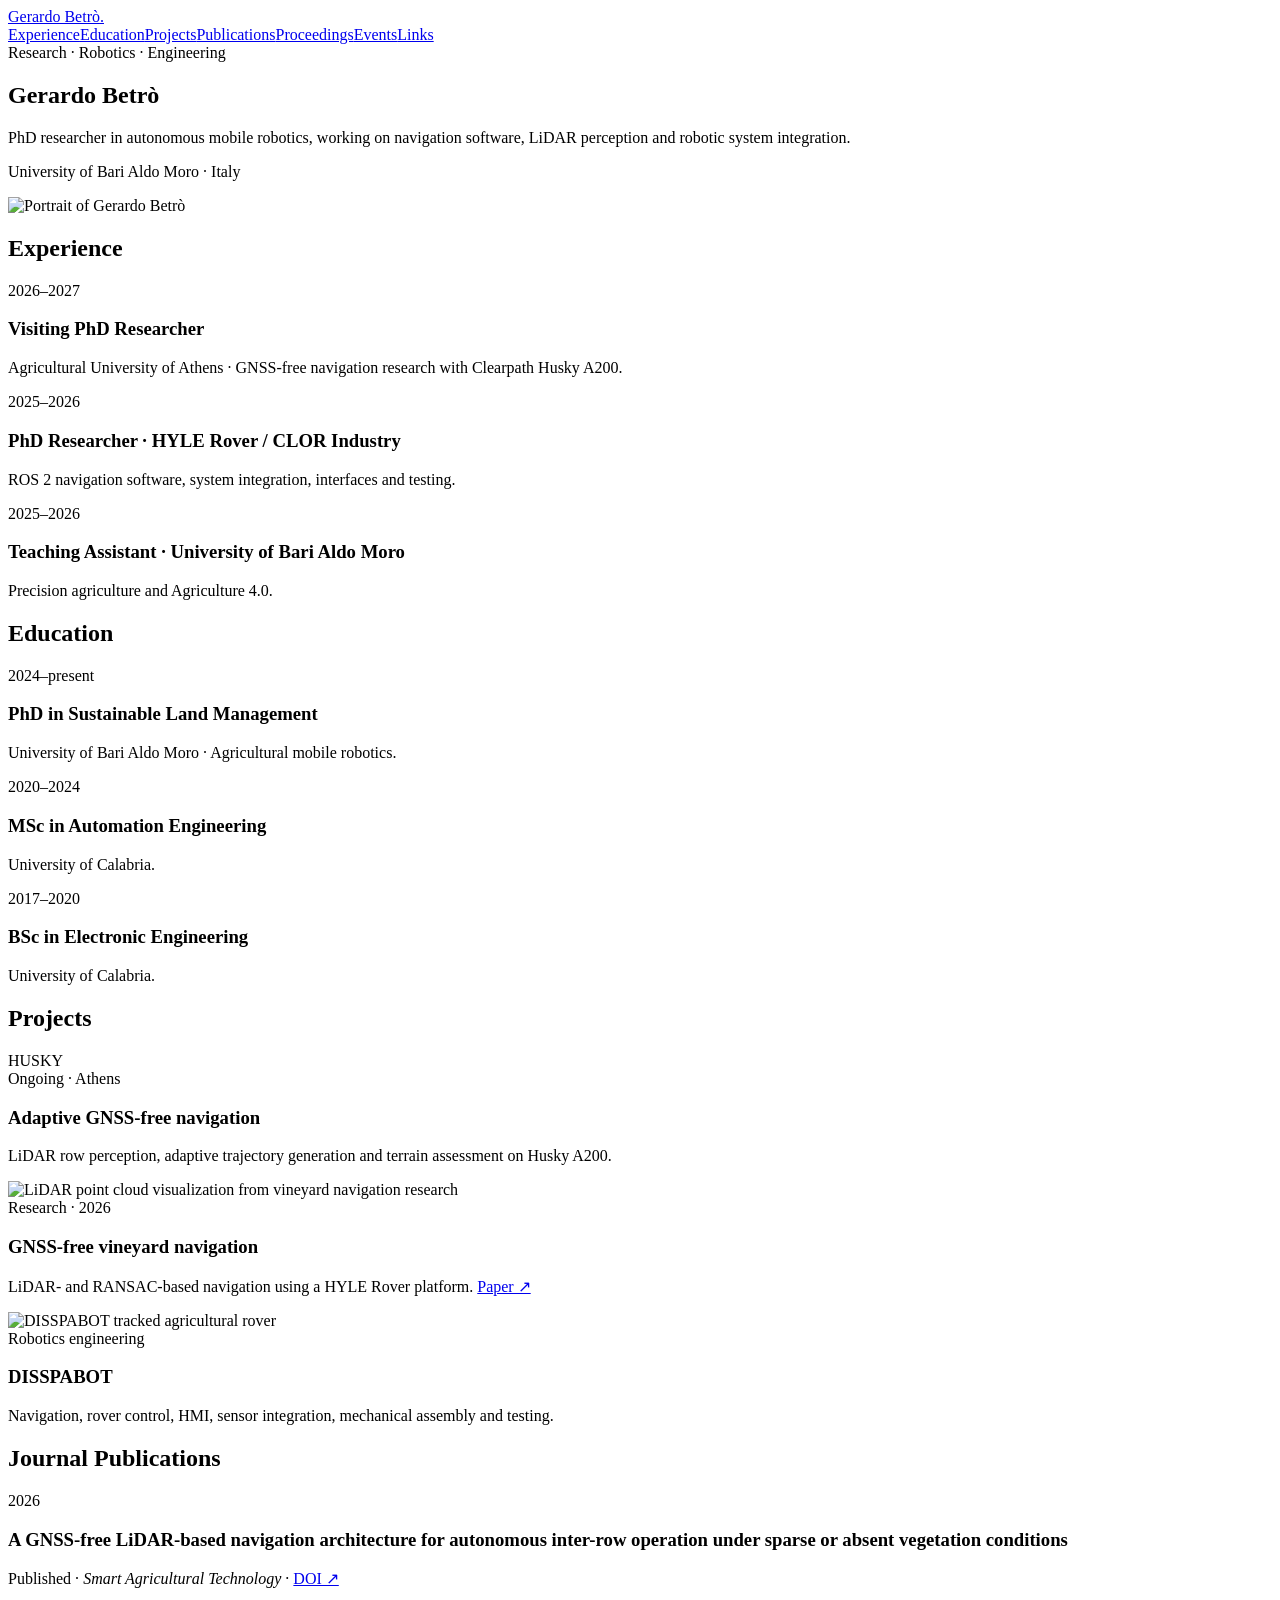
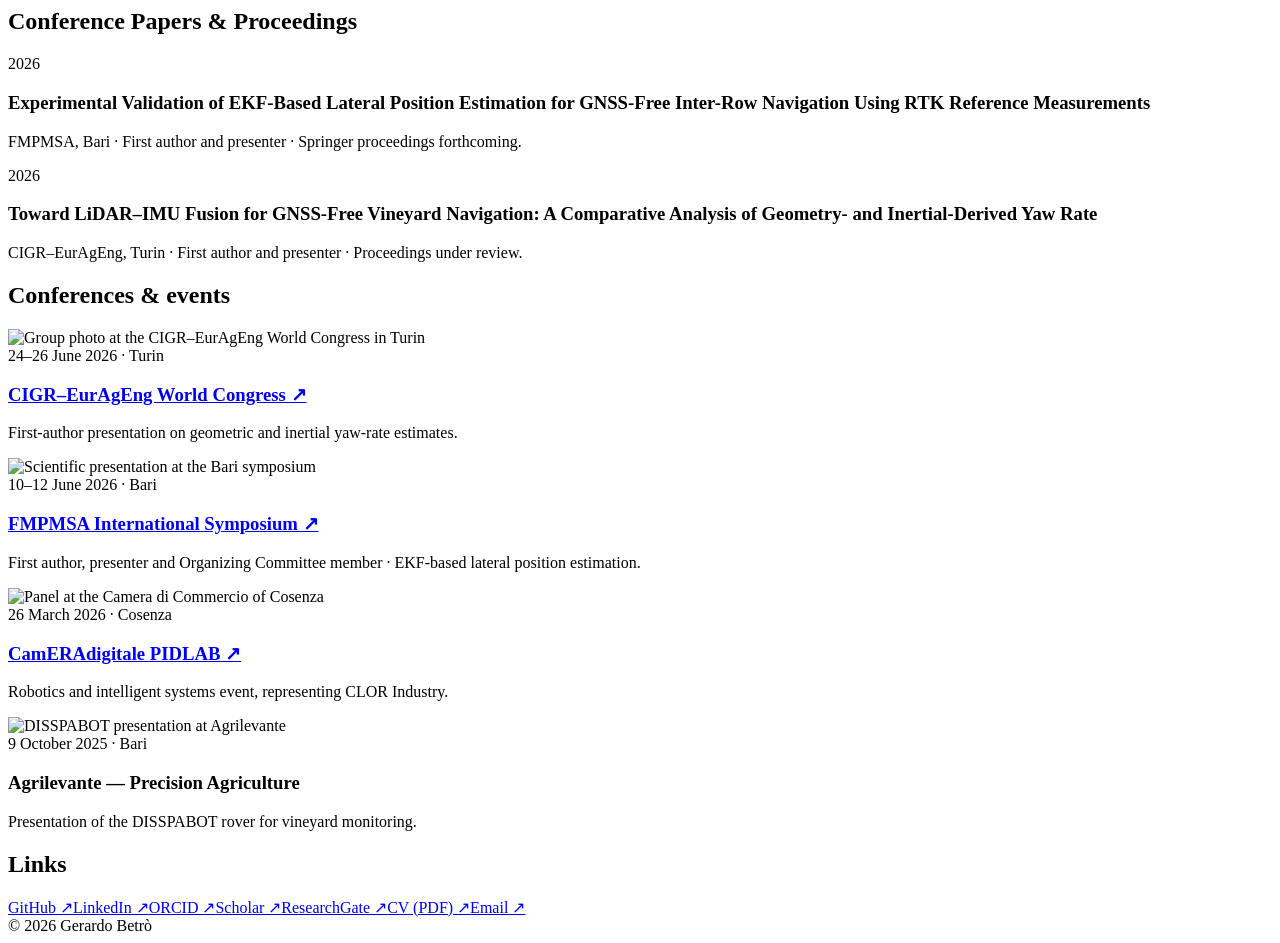
==== index.html @ 4cd1e82e "Add files via upload" ====
<!DOCTYPE html>

<html lang="en"><head><meta charset="utf-8"/><meta content="width=device-width,initial-scale=1" name="viewport"/>
<title>Gerardo Betrò — Research &amp; Robotics</title>
<meta content="Gerardo Betrò — research, projects, publications and experiences in autonomous mobile robotics." name="description"/><meta content="#fafaf8" name="theme-color"/>
<link href="https://gebtr.github.io/" rel="canonical"/><meta content="Gerardo Betrò — Research &amp; Robotics" property="og:title"/><meta content="profile" property="og:type"/><meta content="https://gebtr.github.io/assets/portrait.webp" property="og:image"/>
<link href="assets/favicon.svg" rel="icon" type="image/svg+xml"/><link href="assets/style.css" rel="stylesheet"/>
<script type="application/ld+json">{"@context":"https://schema.org","@type":"Person","name":"Gerardo Betrò","jobTitle":"PhD Researcher in Autonomous Mobile Robotics","url":"https://gebtr.github.io/","affiliation":{"@type":"CollegeOrUniversity","name":"University of Bari Aldo Moro"},"sameAs":["https://github.com/gebtr","https://www.linkedin.com/in/gerardo-betro","https://orcid.org/0009-0001-1170-7875","https://scholar.google.com/citations?user=sTlbHD4AAAAJ","https://www.researchgate.net/profile/Gerardo-Betro"]}</script>
</head><body><header class="topbar"><div class="wrap nav"><a class="name" href="#top">Gerardo Betrò<span>.</span></a><nav aria-label="Page sections"><a href="#experience">Experience</a><a href="#education">Education</a><a href="#projects">Projects</a><a href="#publications">Publications</a><a href="#proceedings">Proceedings</a><a href="#events">Events</a><a href="#links">Links</a></nav></div></header>
<main class="wrap" id="top">
<section aria-label="Introduction" class="intro"><div class="intro-text"><div class="eyebrow">Research · Robotics · Engineering</div><h1>Gerardo Betrò</h1><p>PhD researcher in autonomous mobile robotics, working on navigation software, LiDAR perception and robotic system integration.</p><p class="muted">University of Bari Aldo Moro · Italy</p></div><img alt="Portrait of Gerardo Betrò" class="portrait" fetchpriority="high" height="145" src="assets/portrait.webp" width="132"/></section>
<section id="experience"><div class="section-title"><h2>Experience</h2></div><div class="entries">
<div class="entry"><time>2026–2027</time><div><h3>Visiting PhD Researcher</h3><p>Agricultural University of Athens · GNSS-free navigation research with Clearpath Husky A200.</p></div></div>
<div class="entry"><time>2025–2026</time><div><h3>PhD Researcher · HYLE Rover / CLOR Industry</h3><p>ROS 2 navigation software, system integration, interfaces and testing.</p></div></div>
<div class="entry"><time>2025–2026</time><div><h3>Teaching Assistant · University of Bari Aldo Moro</h3><p>Precision agriculture and Agriculture 4.0.</p></div></div>



</div></section><section id="education"><div class="section-title"><h2>Education</h2></div><div class="entries"><div class="entry"><time>2024–present</time><div><h3>PhD in Sustainable Land Management</h3><p>University of Bari Aldo Moro · Agricultural mobile robotics.</p></div></div><div class="entry"><time>2020–2024</time><div><h3>MSc in Automation Engineering</h3><p>University of Calabria.</p></div></div><div class="entry"><time>2017–2020</time><div><h3>BSc in Electronic Engineering</h3><p>University of Calabria.</p></div></div></div></section>
<section id="projects"><div class="section-title"><h2>Projects</h2></div><div class="entries visual">
<article class="item"><div aria-hidden="true" class="image-placeholder">HUSKY</div><div><div class="eyebrow">Ongoing · Athens</div><h3>Adaptive GNSS-free navigation</h3><p>LiDAR row perception, adaptive trajectory generation and terrain assessment on Husky A200.</p></div></article><article class="item"><img alt="LiDAR point cloud visualization from vineyard navigation research" loading="lazy" src="assets/lidar-vineyard.webp"/><div><div class="eyebrow">Research · 2026</div><h3>GNSS-free vineyard navigation</h3><p>LiDAR- and RANSAC-based navigation using a HYLE Rover platform. <a href="https://doi.org/10.1016/j.atech.2026.102106" rel="noopener noreferrer" target="_blank">Paper ↗</a></p></div></article><article class="item"><img alt="DISSPABOT tracked agricultural rover" loading="lazy" src="assets/disspabot.webp"/><div><div class="eyebrow">Robotics engineering</div><h3>DISSPABOT</h3><p>Navigation, rover control, HMI, sensor integration, mechanical assembly and testing.</p></div></article></div></section>
<section id="publications"><div class="section-title"><h2>Journal Publications</h2></div><div class="entries">
<div class="entry"><time>2026</time><div><h3>A GNSS-free LiDAR-based navigation architecture for autonomous inter-row operation under sparse or absent vegetation conditions</h3><p>Published · <em>Smart Agricultural Technology</em> · <a href="https://doi.org/10.1016/j.atech.2026.102106" rel="noopener noreferrer" target="_blank">DOI ↗</a></p></div></div>
</div></section><section id="proceedings"><div class="section-title"><h2>Conference Papers &amp; Proceedings</h2></div><div class="entries"><div class="entry"><time>2026</time><div><h3>Experimental Validation of EKF-Based Lateral Position Estimation for GNSS-Free Inter-Row Navigation Using RTK Reference Measurements</h3><p>FMPMSA, Bari · First author and presenter · Springer proceedings forthcoming.</p></div></div><div class="entry"><time>2026</time><div><h3>Toward LiDAR–IMU Fusion for GNSS-Free Vineyard Navigation: A Comparative Analysis of Geometry- and Inertial-Derived Yaw Rate</h3><p>CIGR–EurAgEng, Turin · First author and presenter · Proceedings under review.</p></div></div></div></section>
<section id="events"><div class="section-title"><h2>Conferences &amp; events</h2></div><div class="entries visual">
<article class="item"><img alt="Group photo at the CIGR–EurAgEng World Congress in Turin" class="turin" loading="lazy" src="assets/cigr-torino-2026.webp"/><div><div class="eyebrow">24–26 June 2026 · Turin</div><h3><a href="https://www.cigr-eurageng-2026.org/" rel="noopener noreferrer" target="_blank">CIGR–EurAgEng World Congress ↗</a></h3><p>First-author presentation on geometric and inertial yaw-rate estimates.</p></div></article>
<article class="item"><img alt="Scientific presentation at the Bari symposium" class="bari" loading="lazy" src="assets/bari-talk.webp"/><div><div class="eyebrow">10–12 June 2026 · Bari</div><h3><a href="https://up.lublin.pl/en/fmpmsa/" rel="noopener noreferrer" target="_blank">FMPMSA International Symposium ↗</a></h3><p>First author, presenter and Organizing Committee member · EKF-based lateral position estimation.</p></div></article>
<article class="item"><img alt="Panel at the Camera di Commercio of Cosenza" class="cosenza" loading="lazy" src="assets/cosenza-chamber-2026.webp"/><div><div class="eyebrow">26 March 2026 · Cosenza</div><h3><a href="https://www.cs.camcom.it/it/content/service/evento-cameradigitale-pidlab-automazione-robotica-e-sistemi-intelligenti-imprese-e" rel="noopener noreferrer" target="_blank">CamERAdigitale PIDLAB ↗</a></h3><p>Robotics and intelligent systems event, representing CLOR Industry.</p></div></article>
<article class="item"><img alt="DISSPABOT presentation at Agrilevante" class="agrilevante" loading="lazy" src="assets/agrilevante-talk.webp"/><div><div class="eyebrow">9 October 2025 · Bari</div><h3>Agrilevante — Precision Agriculture</h3><p>Presentation of the DISSPABOT rover for vineyard monitoring.</p></div></article>
</div></section>
<section class="bottom" id="links"><h2>Links</h2><div class="link-row"><a href="https://github.com/gebtr" rel="noopener noreferrer" target="_blank">GitHub ↗</a><a href="https://www.linkedin.com/in/gerardo-betro" rel="noopener noreferrer" target="_blank">LinkedIn ↗</a><a href="https://orcid.org/0009-0001-1170-7875" rel="noopener noreferrer" target="_blank">ORCID ↗</a><a href="https://scholar.google.com/citations?user=sTlbHD4AAAAJ" rel="noopener noreferrer" target="_blank">Scholar ↗</a><a href="https://www.researchgate.net/profile/Gerardo-Betro" rel="noopener noreferrer" target="_blank">ResearchGate ↗</a><a href="assets/Gerardo_Betro_CV.pdf" rel="noopener noreferrer" target="_blank">CV (PDF) ↗</a><a href="mailto:g.betro@phd.uniba.it">Email ↗</a></div></section>
</main><footer class="wrap footer">© 2026 Gerardo Betrò</footer></body></html>
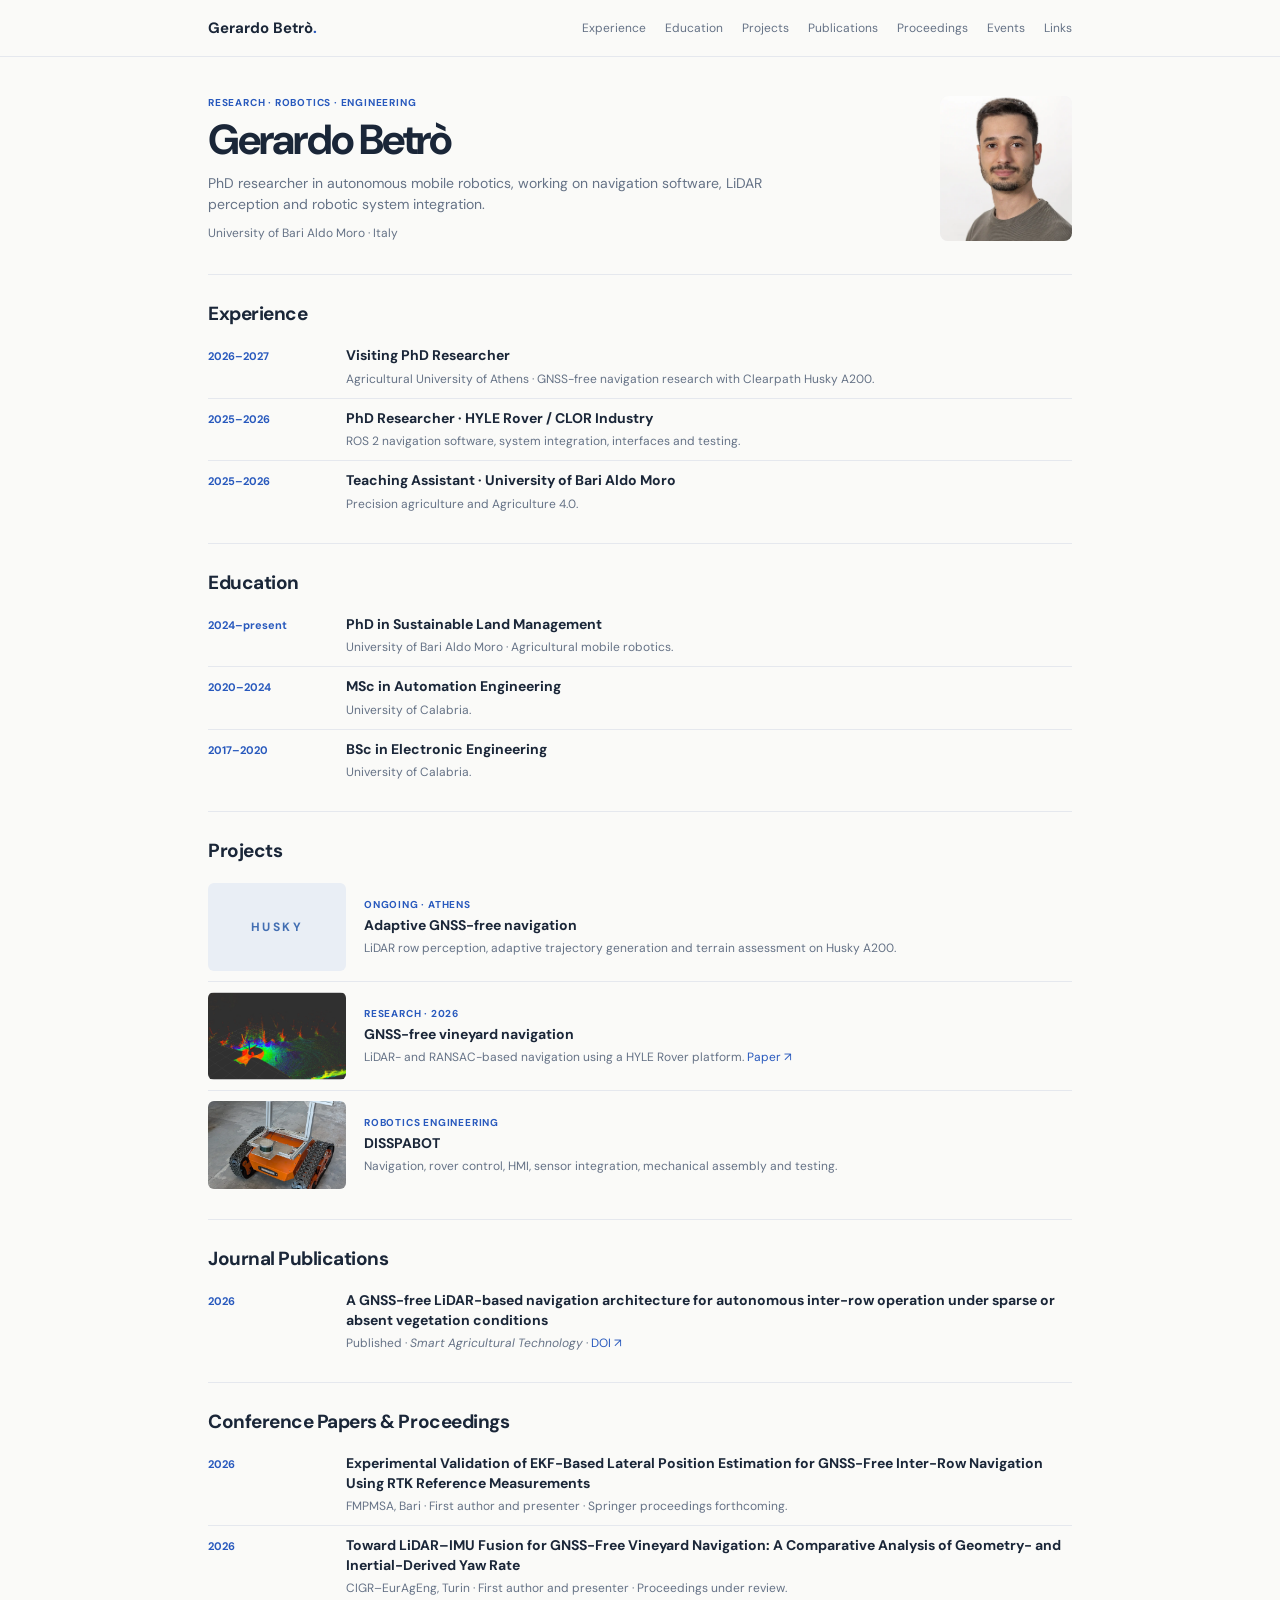
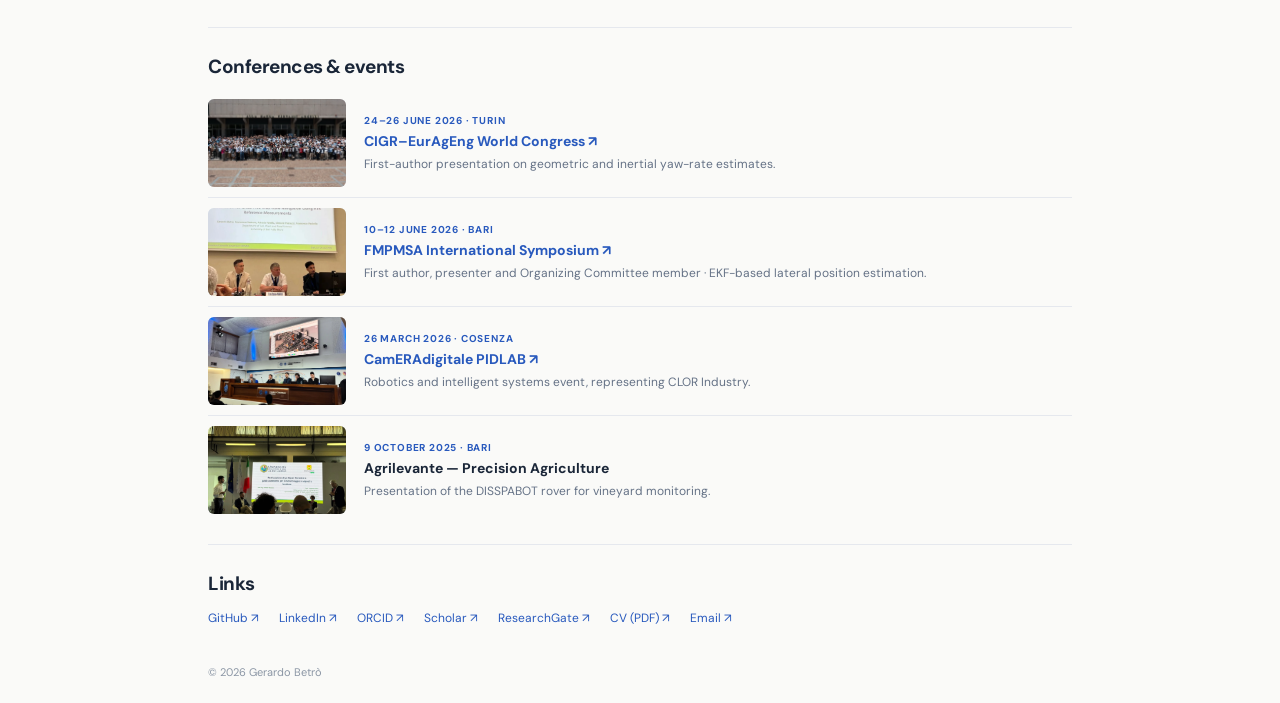
==== commit 3c869d85: "Replace SVG favicon with PNG favicon" ====
--- a/index.html
+++ b/index.html
@@ -4,7 +4,7 @@
 <title>Gerardo Betrò — Research &amp; Robotics</title>
 <meta content="Gerardo Betrò — research, projects, publications and experiences in autonomous mobile robotics." name="description"/><meta content="#fafaf8" name="theme-color"/>
 <link href="https://gebtr.github.io/" rel="canonical"/><meta content="Gerardo Betrò — Research &amp; Robotics" property="og:title"/><meta content="profile" property="og:type"/><meta content="https://gebtr.github.io/assets/portrait.webp" property="og:image"/>
-<link href="assets/favicon.svg" rel="icon" type="image/svg+xml"/><link href="assets/style.css" rel="stylesheet"/>
+<link rel="icon" type="image/png" href="assets/favicon.png"/><link href="assets/style.css" rel="stylesheet"/>
 <script type="application/ld+json">{"@context":"https://schema.org","@type":"Person","name":"Gerardo Betrò","jobTitle":"PhD Researcher in Autonomous Mobile Robotics","url":"https://gebtr.github.io/","affiliation":{"@type":"CollegeOrUniversity","name":"University of Bari Aldo Moro"},"sameAs":["https://github.com/gebtr","https://www.linkedin.com/in/gerardo-betro","https://orcid.org/0009-0001-1170-7875","https://scholar.google.com/citations?user=sTlbHD4AAAAJ","https://www.researchgate.net/profile/Gerardo-Betro"]}</script>
 </head><body><header class="topbar"><div class="wrap nav"><a class="name" href="#top">Gerardo Betrò<span>.</span></a><nav aria-label="Page sections"><a href="#experience">Experience</a><a href="#education">Education</a><a href="#projects">Projects</a><a href="#publications">Publications</a><a href="#proceedings">Proceedings</a><a href="#events">Events</a><a href="#links">Links</a></nav></div></header>
 <main class="wrap" id="top">
@@ -29,4 +29,4 @@
 <article class="item"><img alt="DISSPABOT presentation at Agrilevante" class="agrilevante" loading="lazy" src="assets/agrilevante-talk.webp"/><div><div class="eyebrow">9 October 2025 · Bari</div><h3>Agrilevante — Precision Agriculture</h3><p>Presentation of the DISSPABOT rover for vineyard monitoring.</p></div></article>
 </div></section>
 <section class="bottom" id="links"><h2>Links</h2><div class="link-row"><a href="https://github.com/gebtr" rel="noopener noreferrer" target="_blank">GitHub ↗</a><a href="https://www.linkedin.com/in/gerardo-betro" rel="noopener noreferrer" target="_blank">LinkedIn ↗</a><a href="https://orcid.org/0009-0001-1170-7875" rel="noopener noreferrer" target="_blank">ORCID ↗</a><a href="https://scholar.google.com/citations?user=sTlbHD4AAAAJ" rel="noopener noreferrer" target="_blank">Scholar ↗</a><a href="https://www.researchgate.net/profile/Gerardo-Betro" rel="noopener noreferrer" target="_blank">ResearchGate ↗</a><a href="assets/Gerardo_Betro_CV.pdf" rel="noopener noreferrer" target="_blank">CV (PDF) ↗</a><a href="mailto:g.betro@phd.uniba.it">Email ↗</a></div></section>
-</main><footer class="wrap footer">© 2026 Gerardo Betrò</footer></body></html>+</main><footer class="wrap footer">© 2026 Gerardo Betrò</footer></body></html>
--- a/assets/style.css
+++ b/assets/style.css
@@ -0,0 +1,6 @@
+@import url('https://fonts.googleapis.com/css2?family=DM+Sans:wght@400;500;600;700&display=swap');
+:root{--bg:#fafaf8;--text:#1a2638;--sub:#657286;--blue:#2859bd;--border:#e5e8ee}
+*{box-sizing:border-box}html{scroll-behavior:smooth;scroll-padding-top:72px}body{margin:0;background:var(--bg);font:14px/1.5 'DM Sans',system-ui,sans-serif;color:var(--text)}a{color:var(--blue);text-decoration:none}a:hover{text-decoration:underline}.wrap{max-width:920px;margin:auto;padding:0 28px}.topbar{background:rgba(250,250,248,.96);border-bottom:1px solid var(--border);position:sticky;top:0;z-index:10;backdrop-filter:blur(10px)}.nav{min-height:56px;display:flex;align-items:center;justify-content:space-between;gap:16px}.name{font-size:15px;font-weight:700;white-space:nowrap;color:var(--text)}.name span{color:var(--blue)}nav{display:flex;gap:19px;flex-wrap:wrap}nav a{font-size:12px;color:var(--sub)}h1,h2,h3,p{margin:0}h1{font-size:clamp(30px,4vw,42px);line-height:1.1;letter-spacing:-.045em;margin:7px 0 10px}h2{font-size:19px;line-height:1.2;letter-spacing:-.025em}h3{font-size:14px;font-weight:700;line-height:1.4;margin-bottom:4px}p{color:var(--sub)}.muted{font-size:12px;margin-top:9px}.eyebrow{font-size:10px;letter-spacing:.08em;text-transform:uppercase;color:var(--blue);font-weight:700}.intro{display:flex;align-items:center;justify-content:space-between;gap:28px;padding:38px 0 32px}.intro-text{max-width:620px}.intro-text>p:not(.muted){font-size:14px;max-width:560px}.portrait{width:132px;height:145px;flex:none;object-fit:cover;object-position:50% 18%;border-radius:8px;background:#f4f5f6}section:not(.intro){padding:28px 0 20px;border-top:1px solid var(--border)}.section-title{margin-bottom:10px}.entries{display:grid}.entry{display:grid;grid-template-columns:120px 1fr;column-gap:18px;padding:10px 0;border-bottom:1px solid var(--border)}.entry:last-child,.item:last-child{border-bottom:0}.entry time{font-size:11px;font-weight:700;color:var(--blue);padding-top:2px}.entry p,.item p{font-size:12px;line-height:1.5}.item{display:grid;grid-template-columns:138px 1fr;align-items:center;gap:18px;padding:10px 0;border-bottom:1px solid var(--border);min-height:100px}.item img,.image-placeholder{width:138px;height:88px;object-fit:cover;border-radius:6px;display:block;background:#e9eef5}.item img.bari{object-position:50% 49%}.item img.turin{object-position:50% 60%}.item img.cosenza{object-position:50% 73%}.item img.agrilevante{object-position:50% 57%}.item .eyebrow{margin-bottom:4px}.image-placeholder{display:flex;align-items:center;justify-content:center;font-size:12px;letter-spacing:.2em;color:#426eb2;font-weight:700}.bottom h2{margin-bottom:13px}.link-row{display:flex;flex-wrap:wrap;gap:10px 20px}.link-row a{font-size:12px}.footer{font-size:11px;color:#8b96a5;padding-top:17px;padding-bottom:23px}section{scroll-margin-top:66px}
+@media(max-width:650px){.wrap{padding:0 18px}.nav{align-items:flex-start;padding-top:11px;padding-bottom:10px;min-height:unset;flex-wrap:wrap;gap:6px}nav{gap:8px 14px}nav a{font-size:11px}.intro{padding:26px 0 24px;gap:13px}.portrait{width:95px;height:105px}.intro-text>p:not(.muted){font-size:12px}h1{font-size:clamp(25px,7vw,34px)}h2{font-size:17px}section:not(.intro){padding:23px 0 16px}.entry{grid-template-columns:86px 1fr;gap:12px}.item{grid-template-columns:106px 1fr;gap:12px;min-height:78px}.item img,.image-placeholder{width:106px;height:73px}.item p,.entry p{font-size:11px}h3{font-size:12px}.eyebrow{font-size:9px}}
+@media(max-width:380px){.portrait{width:78px;height:92px}.item{grid-template-columns:90px 1fr}.item img,.image-placeholder{width:90px;height:68px}.entry{grid-template-columns:74px 1fr}.entry time{font-size:10px}}
+@media(prefers-reduced-motion:reduce){html{scroll-behavior:auto}}
